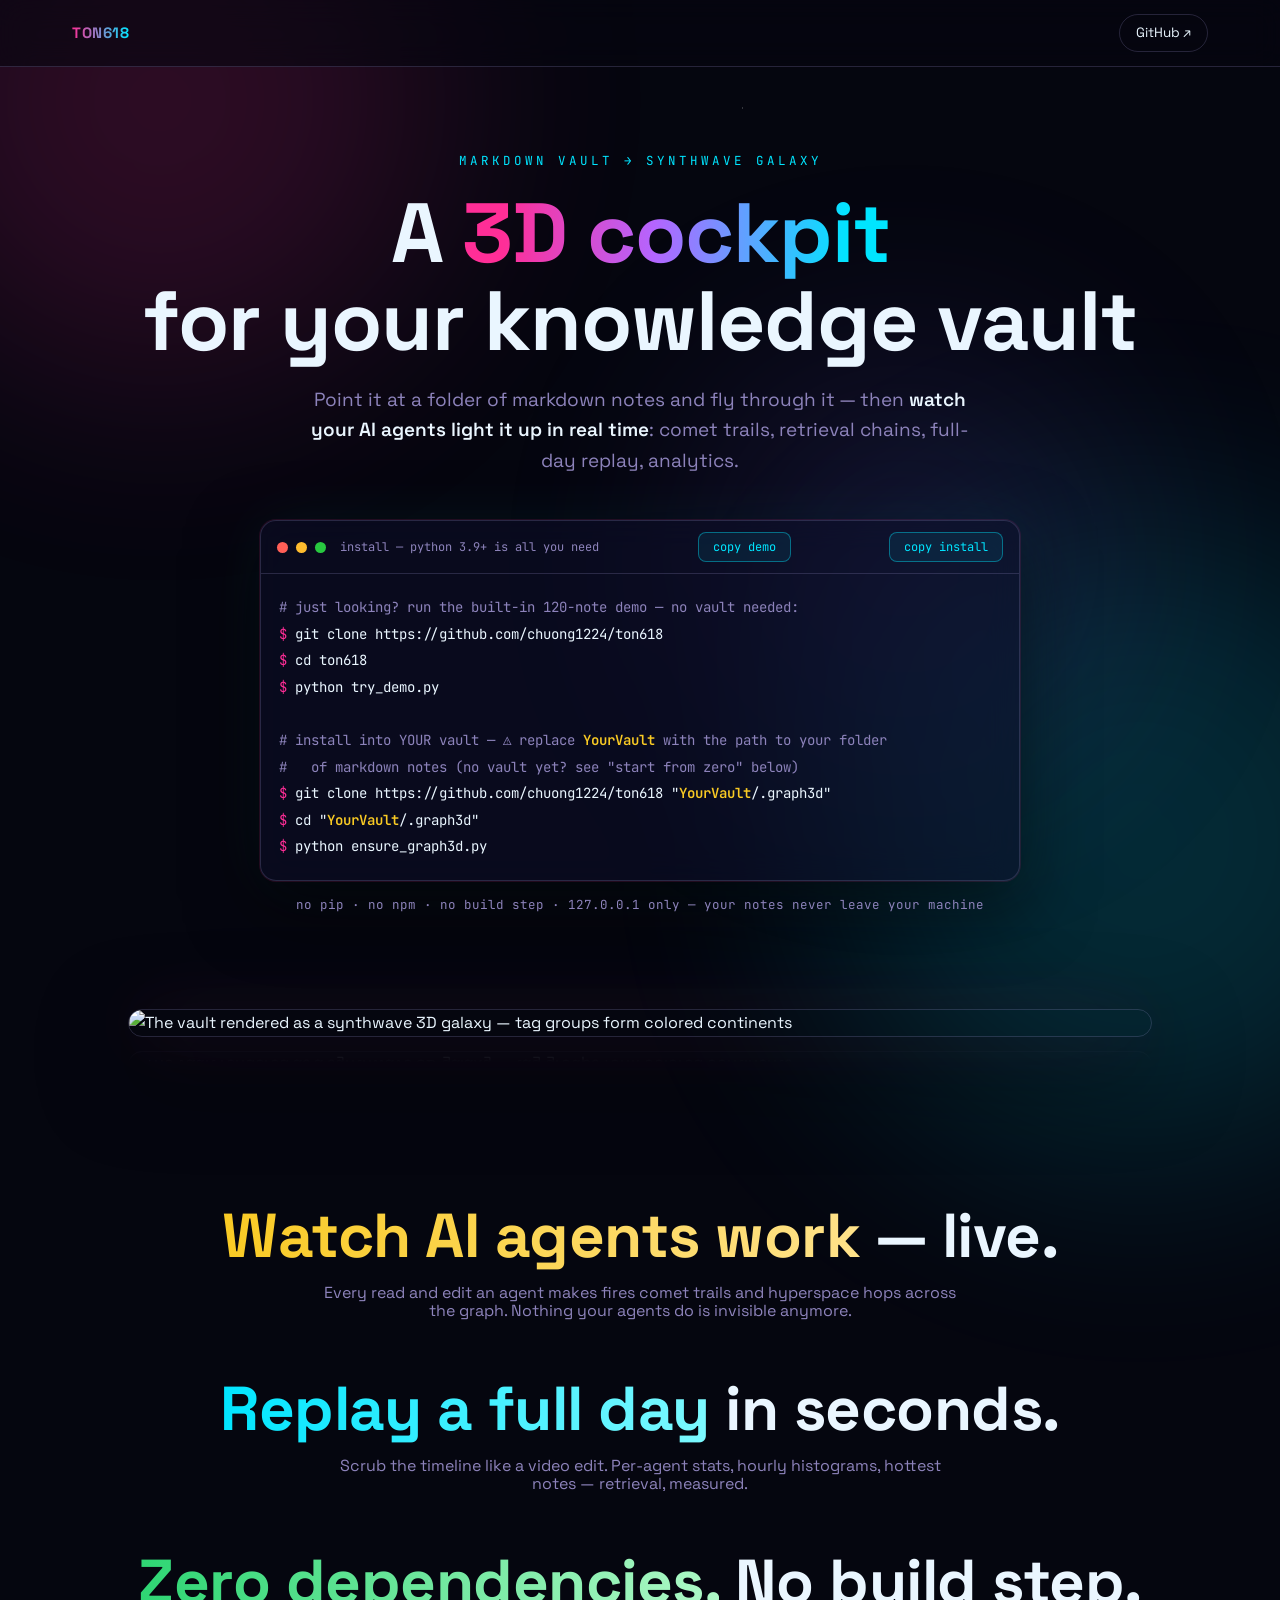
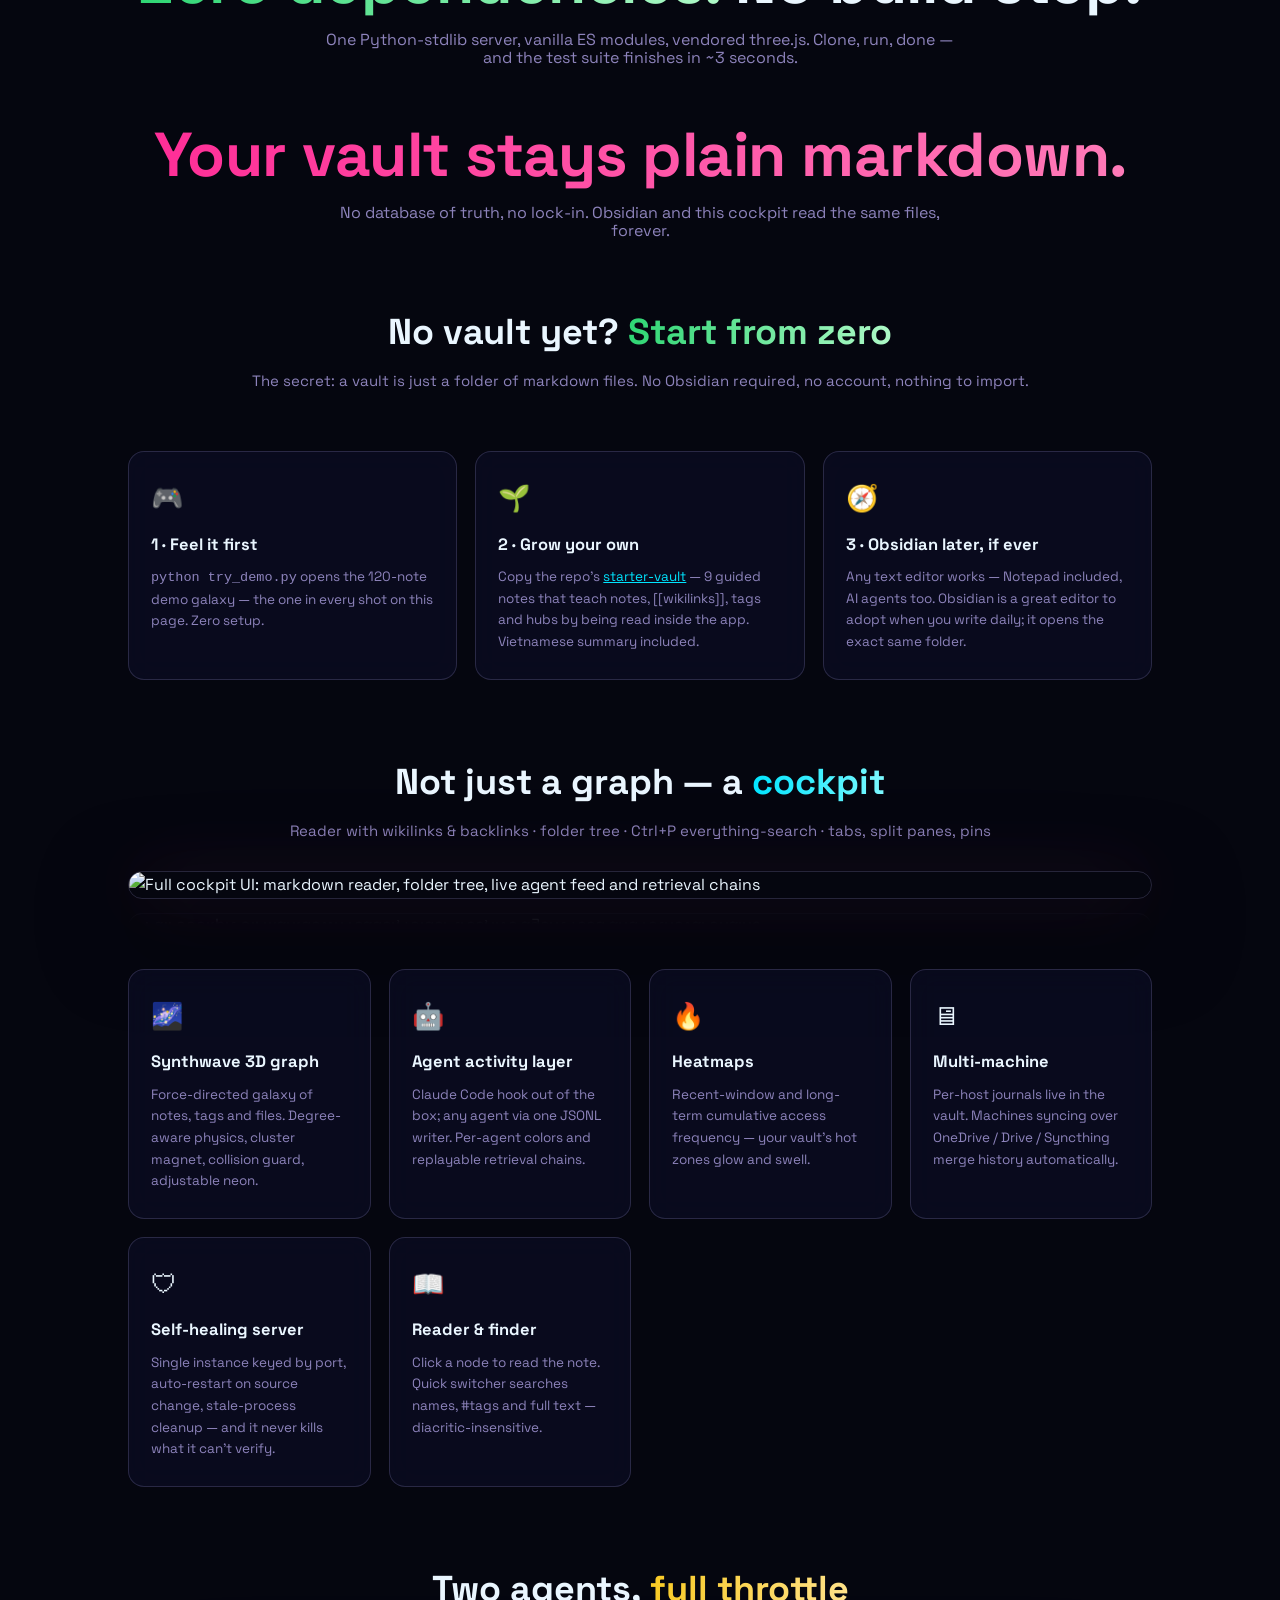
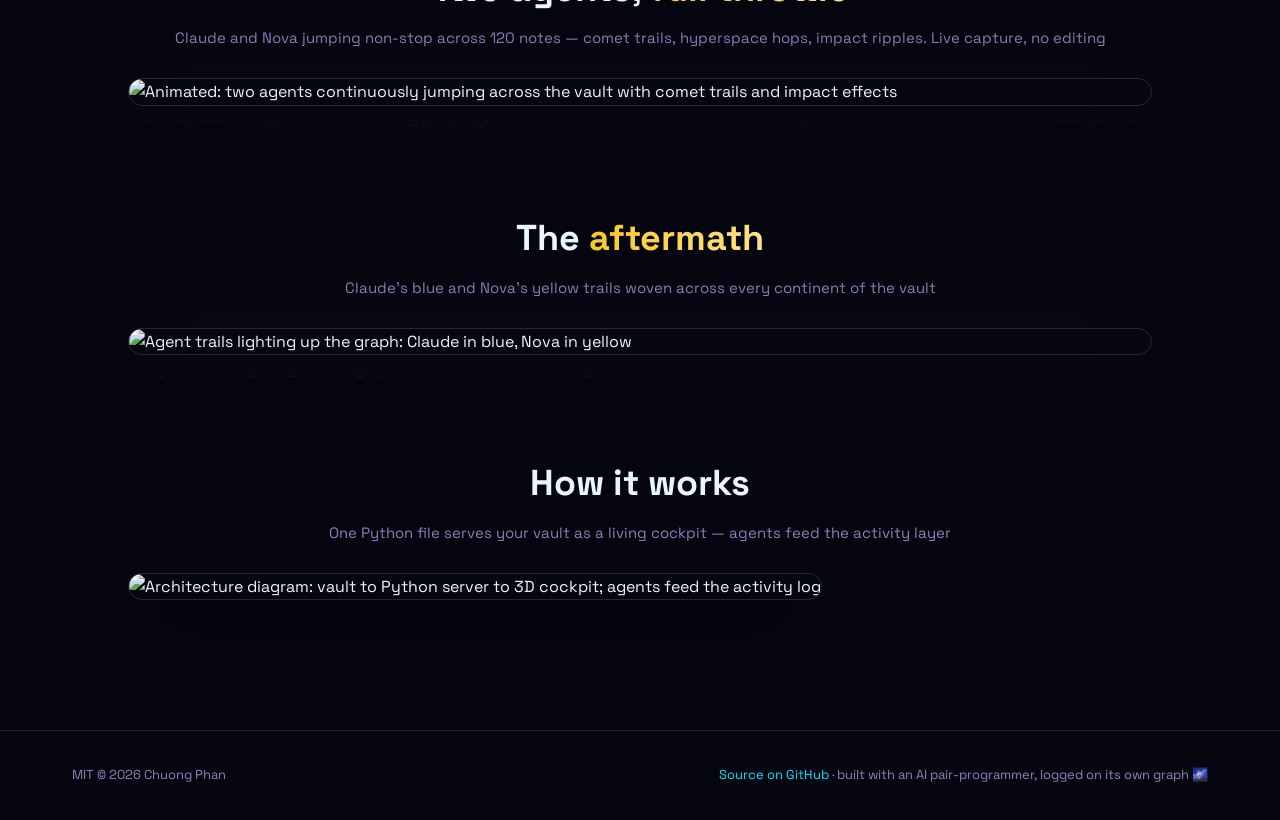
==== docs/index.html @ aa3a35b2 "Release TON618 2.0.0 with legacy launcher and update compatibility" ====
<!doctype html>
<html lang="en">
<head>
<meta charset="utf-8">
<meta name="viewport" content="width=device-width, initial-scale=1">
<title>TON618 — a 3D cockpit for your markdown vault</title>
<meta name="description" content="Turn a markdown vault into a synthwave 3D cockpit and watch AI agents work inside it — live effects, replay, analytics. Zero dependencies, no build step.">
<meta property="og:title" content="TON618">
<meta property="og:description" content="A 3D cockpit for your markdown vault — and a live window into the AI agents working inside it.">
<meta property="og:image" content="https://chuong1224.github.io/ton618/hero.png">
<meta property="og:type" content="website">
<link rel="icon" href="data:image/svg+xml,<svg xmlns='http://www.w3.org/2000/svg' viewBox='0 0 100 100'><text y='.9em' font-size='90'>🌌</text></svg>">
<link rel="preconnect" href="https://fonts.googleapis.com">
<link rel="preconnect" href="https://fonts.gstatic.com" crossorigin>
<link href="https://fonts.googleapis.com/css2?family=Space+Grotesk:wght@400;600;700&family=JetBrains+Mono:wght@400;600&display=swap" rel="stylesheet">
<style>
  :root{
    --bg:#05060f; --panel:#0d0f2b; --ink:#eaf6ff; --faint:#8d83bb;
    --pink:#ff2e97; --cyan:#00e5ff; --green:#2ed573; --gold:#f9ca24;
    --glass:rgba(13,15,43,.55); --line:rgba(141,131,187,.25);
  }
  *{margin:0;padding:0;box-sizing:border-box}
  html{scroll-behavior:smooth}
  body{
    background:var(--bg); color:var(--ink);
    font-family:"Space Grotesk",system-ui,Segoe UI,sans-serif;
    overflow-x:hidden; line-height:1.6;
  }
  /* ---- ambient: stars + neon nebulas ---- */
  .sky{position:fixed;inset:0;z-index:-2;background:
    radial-gradient(1px 1px at 12% 22%,rgba(255,255,255,.7),transparent 50%),
    radial-gradient(1px 1px at 33% 78%,rgba(255,255,255,.5),transparent 50%),
    radial-gradient(1.5px 1.5px at 58% 12%,rgba(255,255,255,.6),transparent 50%),
    radial-gradient(1px 1px at 71% 55%,rgba(255,255,255,.45),transparent 50%),
    radial-gradient(1px 1px at 86% 30%,rgba(255,255,255,.6),transparent 50%),
    radial-gradient(1.5px 1.5px at 45% 92%,rgba(255,255,255,.4),transparent 50%),
    radial-gradient(1px 1px at 92% 82%,rgba(255,255,255,.5),transparent 50%),
    radial-gradient(1px 1px at 5% 60%,rgba(255,255,255,.4),transparent 50%),
    var(--bg)}
  .nebula{position:fixed;border-radius:50%;filter:blur(120px);opacity:.16;z-index:-1;pointer-events:none}
  .n1{width:560px;height:560px;background:var(--pink);top:-180px;left:-120px}
  .n2{width:640px;height:640px;background:var(--cyan);bottom:-260px;right:-180px}
  .n3{width:400px;height:400px;background:#6c5ce7;top:40%;left:55%}
  /* ---- nav ---- */
  nav{position:sticky;top:0;z-index:10;display:flex;justify-content:space-between;align-items:center;
    padding:14px clamp(20px,6vw,72px);background:rgba(5,6,15,.6);backdrop-filter:blur(14px);
    border-bottom:1px solid var(--line)}
  .logo{font-weight:700;letter-spacing:.5px;font-size:15px;
    background:linear-gradient(90deg,var(--pink),var(--cyan));-webkit-background-clip:text;background-clip:text;color:transparent}
  nav a.gh{color:var(--ink);text-decoration:none;font-size:13.5px;border:1px solid var(--line);
    padding:7px 16px;border-radius:999px;transition:.25s}
  nav a.gh:hover{border-color:var(--cyan);box-shadow:0 0 18px rgba(0,229,255,.35);color:var(--cyan)}
  main{max-width:1120px;margin:0 auto;padding:0 clamp(20px,5vw,48px)}
  /* ---- hero ---- */
  .hero{text-align:center;padding:84px 0 30px}
  .eyebrow{font-family:"JetBrains Mono",monospace;font-size:12.5px;letter-spacing:3px;color:var(--cyan);text-transform:uppercase}
  h1{font-size:clamp(40px,7vw,84px);font-weight:700;line-height:1.05;margin:18px 0 20px;letter-spacing:-1px}
  h1 .grad{background:linear-gradient(92deg,var(--pink) 10%,#b465ff 45%,var(--cyan) 90%);
    -webkit-background-clip:text;background-clip:text;color:transparent}
  .sub{color:var(--faint);font-size:clamp(15px,2vw,19px);max-width:680px;margin:0 auto}
  .sub b{color:var(--ink);font-weight:600}
  /* ---- install / CLI ---- */
  .install{margin:44px auto 0;max-width:760px;text-align:left;border-radius:16px;overflow:hidden;
    background:var(--glass);backdrop-filter:blur(16px);border:1px solid var(--line);
    box-shadow:0 0 0 1px rgba(255,46,151,.12), 0 24px 70px rgba(0,0,0,.6), 0 0 60px rgba(0,229,255,.07)}
  .install .bar{display:flex;align-items:center;gap:8px;padding:11px 16px;border-bottom:1px solid var(--line);
    font-family:"JetBrains Mono",monospace;font-size:12px;color:var(--faint)}
  .dot{width:11px;height:11px;border-radius:50%}
  .install pre{padding:20px 18px;font-family:"JetBrains Mono",monospace;font-size:clamp(11.5px,1.6vw,14px);
    line-height:1.9;overflow-x:auto;white-space:pre}
  .install .p{color:var(--pink)} .install .c{color:var(--ink)} .install .cm{color:var(--faint)}
  .install .v{color:var(--gold);font-weight:600}
  .copy{margin-left:auto;font-family:"JetBrains Mono",monospace;font-size:12px;color:var(--cyan);
    background:rgba(0,229,255,.08);border:1px solid rgba(0,229,255,.4);border-radius:8px;
    padding:6px 14px;cursor:pointer;transition:.2s}
  .copy:hover{background:rgba(0,229,255,.18);box-shadow:0 0 16px rgba(0,229,255,.4)}
  .copy.ok{color:var(--green);border-color:rgba(46,213,115,.5);background:rgba(46,213,115,.1)}
  .req{margin-top:14px;font-size:12.5px;color:var(--faint);font-family:"JetBrains Mono",monospace;text-align:center}
  /* ---- floating screenshot + mirror reflection ---- */
  .stage{padding:64px 0 40px;perspective:1200px}
  .shot{display:block;width:100%;border-radius:16px;border:1px solid var(--line);
    box-shadow:0 30px 90px rgba(0,0,0,.65), 0 0 70px rgba(255,46,151,.10), 0 0 110px rgba(0,229,255,.08);
    -webkit-box-reflect:below 14px linear-gradient(transparent 62%, rgba(255,255,255,.16));}
  .float{animation:float 8s ease-in-out infinite}
  .float.slow{animation-duration:11s}
  @keyframes float{0%,100%{transform:translateY(0) rotateX(0)}50%{transform:translateY(-14px) rotateX(.6deg)}}
  /* ---- big statements ---- */
  .statements{padding:70px 0 10px;text-align:center}
  .statement{font-size:clamp(30px,5.4vw,62px);font-weight:700;line-height:1.12;letter-spacing:-.5px;margin:54px 0}
  .statement small{display:block;font-size:clamp(13px,1.6vw,16px);font-weight:400;color:var(--faint);
    letter-spacing:0;margin-top:14px;max-width:640px;margin-left:auto;margin-right:auto}
  .tp{background:linear-gradient(92deg,var(--pink),#ff7ab8);-webkit-background-clip:text;background-clip:text;color:transparent}
  .tc{background:linear-gradient(92deg,var(--cyan),#7df9ff);-webkit-background-clip:text;background-clip:text;color:transparent}
  .tg{background:linear-gradient(92deg,var(--green),#aef9c7);-webkit-background-clip:text;background-clip:text;color:transparent}
  .ty{background:linear-gradient(92deg,var(--gold),#ffe28a);-webkit-background-clip:text;background-clip:text;color:transparent}
  /* ---- feature cards ---- */
  .grid{display:grid;grid-template-columns:repeat(auto-fit,minmax(240px,1fr));gap:18px;padding:30px 0 10px}
  .card{background:var(--glass);backdrop-filter:blur(14px);border:1px solid var(--line);border-radius:16px;
    padding:26px 22px;transition:transform .35s,box-shadow .35s,border-color .35s}
  .card:hover{transform:translateY(-8px);border-color:rgba(0,229,255,.45);
    box-shadow:0 18px 50px rgba(0,0,0,.5), 0 0 40px rgba(0,229,255,.12)}
  .card .ico{font-size:26px}
  .card h3{font-size:16.5px;margin:12px 0 8px}
  .card p{font-size:13.5px;color:var(--faint)}
  /* ---- how ---- */
  .how{padding:60px 0}
  .how img{width:100%;border-radius:16px;border:1px solid var(--line);
    box-shadow:0 24px 70px rgba(0,0,0,.55)}
  h2.sec{font-size:clamp(24px,3.4vw,36px);text-align:center;margin-bottom:8px}
  p.secsub{text-align:center;color:var(--faint);margin-bottom:28px;font-size:15px}
  /* ---- footer ---- */
  footer{border-top:1px solid var(--line);margin-top:70px;padding:34px clamp(20px,6vw,72px);
    display:flex;flex-wrap:wrap;gap:14px;justify-content:space-between;align-items:center;
    color:var(--faint);font-size:13px}
  footer a{color:var(--cyan);text-decoration:none}
  footer a:hover{text-shadow:0 0 12px rgba(0,229,255,.6)}
  /* ---- entrance animations ---- */
  .in-up{opacity:0;transform:translateY(30px);animation:inup .8s cubic-bezier(.22,.8,.3,1) forwards}
  @keyframes inup{to{opacity:1;transform:none}}
  .d1{animation-delay:.05s}.d2{animation-delay:.18s}.d3{animation-delay:.32s}.d4{animation-delay:.48s}.d5{animation-delay:.65s}
  .reveal{opacity:0;transform:translateY(34px);transition:opacity .8s cubic-bezier(.22,.8,.3,1),transform .8s cubic-bezier(.22,.8,.3,1)}
  .reveal.show{opacity:1;transform:none}
  @media (prefers-reduced-motion: reduce){
    .in-up,.reveal{opacity:1;transform:none;animation:none;transition:none}
    .float{animation:none}
    html{scroll-behavior:auto}
  }
</style>
</head>
<body>
<div class="sky"></div>
<div class="nebula n1"></div><div class="nebula n2"></div><div class="nebula n3"></div>

<nav>
  <span class="logo">TON618</span>
  <a class="gh" href="https://github.com/chuong1224/ton618">GitHub ↗</a>
</nav>

<main>
  <!-- HERO -->
  <section class="hero">
    <div class="eyebrow in-up d1">markdown vault → synthwave galaxy</div>
    <h1 class="in-up d2">A <span class="grad">3D cockpit</span><br>for your knowledge vault</h1>
    <p class="sub in-up d3">Point it at a folder of markdown notes and fly through it — then <b>watch your AI agents
      light it up in real time</b>: comet trails, retrieval chains, full-day replay, analytics.</p>

    <!-- INSTALL / CLI -->
    <div class="install in-up d4">
      <div class="bar">
        <span class="dot" style="background:#ff5f57"></span>
        <span class="dot" style="background:#febc2e"></span>
        <span class="dot" style="background:#28c840"></span>
        <span style="margin-left:6px">install — python 3.9+ is all you need</span>
        <button class="copy" id="copyDemo" aria-label="Copy demo commands">copy demo</button>
        <button class="copy" id="copyInstall" aria-label="Copy install commands">copy install</button>
      </div>
      <pre id="cli"><span class="cm"># just looking? run the built-in 120-note demo — no vault needed:</span>
<span class="p">$</span> <span class="c">git clone https://github.com/chuong1224/ton618</span>
<span class="p">$</span> <span class="c">cd ton618</span>
<span class="p">$</span> <span class="c">python try_demo.py</span>

<span class="cm"># install into YOUR vault — ⚠ replace <span class="v">YourVault</span> with the path to your folder</span>
<span class="cm">#   of markdown notes (no vault yet? see "start from zero" below)</span>
<span class="p">$</span> <span class="c">git clone https://github.com/chuong1224/ton618 "<span class="v">YourVault</span>/.graph3d"</span>
<span class="p">$</span> <span class="c">cd "<span class="v">YourVault</span>/.graph3d"</span>
<span class="p">$</span> <span class="c">python ensure_graph3d.py</span></pre>
    </div>
    <div class="req in-up d5">no pip · no npm · no build step · 127.0.0.1 only — your notes never leave your machine</div>
  </section>

  <!-- FLOATING HERO SHOT + REFLECTION -->
  <section class="stage reveal">
    <img class="shot float" src="hero.png" alt="The vault rendered as a synthwave 3D galaxy — tag groups form colored continents">
  </section>

  <!-- BIG STATEMENTS -->
  <section class="statements">
    <div class="statement reveal"><span class="ty">Watch AI agents work</span> — live.
      <small>Every read and edit an agent makes fires comet trails and hyperspace hops across the graph.
      Nothing your agents do is invisible anymore.</small></div>

    <div class="statement reveal"><span class="tc">Replay a full day</span> in seconds.
      <small>Scrub the timeline like a video edit. Per-agent stats, hourly histograms, hottest notes —
      retrieval, measured.</small></div>

    <div class="statement reveal"><span class="tg">Zero dependencies.</span> No build step.
      <small>One Python-stdlib server, vanilla ES modules, vendored three.js.
      Clone, run, done — and the test suite finishes in ~3 seconds.</small></div>

    <div class="statement reveal"><span class="tp">Your vault stays plain markdown.</span>
      <small>No database of truth, no lock-in. Obsidian and this cockpit read the same files, forever.</small></div>
  </section>

  <!-- START FROM ZERO -->
  <section class="reveal" id="zero">
    <h2 class="sec">No vault yet? <span class="tg">Start from zero</span></h2>
    <p class="secsub">The secret: a vault is just a folder of markdown files. No Obsidian required, no account, nothing to import.</p>
    <div class="grid">
      <div class="card"><div class="ico">🎮</div><h3>1 · Feel it first</h3><p><code>python try_demo.py</code> opens the 120-note demo galaxy — the one in every shot on this page. Zero setup.</p></div>
      <div class="card"><div class="ico">🌱</div><h3>2 · Grow your own</h3><p>Copy the repo's <a href="https://github.com/chuong1224/ton618/tree/main/starter-vault" style="color:var(--cyan)">starter-vault</a> — 9 guided notes that teach notes, [[wikilinks]], tags and hubs by being read inside the app. Vietnamese summary included.</p></div>
      <div class="card"><div class="ico">🧭</div><h3>3 · Obsidian later, if ever</h3><p>Any text editor works — Notepad included, AI agents too. Obsidian is a great editor to adopt when you write daily; it opens the exact same folder.</p></div>
    </div>
  </section>

  <!-- COCKPIT SHOT -->
  <section class="stage reveal">
    <h2 class="sec">Not just a graph — a <span class="tc">cockpit</span></h2>
    <p class="secsub">Reader with wikilinks &amp; backlinks · folder tree · Ctrl+P everything-search · tabs, split panes, pins</p>
    <img class="shot float slow" src="cockpit-ui.png" alt="Full cockpit UI: markdown reader, folder tree, live agent feed and retrieval chains">
  </section>

  <!-- FEATURE CARDS -->
  <section class="reveal">
    <div class="grid">
      <div class="card"><div class="ico">🌌</div><h3>Synthwave 3D graph</h3><p>Force-directed galaxy of notes, tags and files. Degree-aware physics, cluster magnet, collision guard, adjustable neon.</p></div>
      <div class="card"><div class="ico">🤖</div><h3>Agent activity layer</h3><p>Claude Code hook out of the box; any agent via one JSONL writer. Per-agent colors and replayable retrieval chains.</p></div>
      <div class="card"><div class="ico">🔥</div><h3>Heatmaps</h3><p>Recent-window and long-term cumulative access frequency — your vault's hot zones glow and swell.</p></div>
      <div class="card"><div class="ico">🖥</div><h3>Multi-machine</h3><p>Per-host journals live in the vault. Machines syncing over OneDrive / Drive / Syncthing merge history automatically.</p></div>
      <div class="card"><div class="ico">🛡</div><h3>Self-healing server</h3><p>Single instance keyed by port, auto-restart on source change, stale-process cleanup — and it never kills what it can't verify.</p></div>
      <div class="card"><div class="ico">📖</div><h3>Reader &amp; finder</h3><p>Click a node to read the note. Quick switcher searches names, #tags and full text — diacritic-insensitive.</p></div>
    </div>
  </section>

  <!-- AGENT STORM GIF -->
  <section class="stage reveal">
    <h2 class="sec">Two agents, <span class="ty">full throttle</span></h2>
    <p class="secsub">Claude and Nova jumping non-stop across 120 notes — comet trails, hyperspace hops, impact ripples. Live capture, no editing</p>
    <img class="shot float" src="agent-storm.gif" alt="Animated: two agents continuously jumping across the vault with comet trails and impact effects">
  </section>

  <!-- AGENT SHOT -->
  <section class="stage reveal">
    <h2 class="sec">The <span class="ty">aftermath</span></h2>
    <p class="secsub">Claude's blue and Nova's yellow trails woven across every continent of the vault</p>
    <img class="shot float slow" src="agent-activity.png" alt="Agent trails lighting up the graph: Claude in blue, Nova in yellow">
  </section>

  <!-- HOW IT WORKS -->
  <section class="how reveal">
    <h2 class="sec">How it works</h2>
    <p class="secsub">One Python file serves your vault as a living cockpit — agents feed the activity layer</p>
    <img src="how-it-works.svg" alt="Architecture diagram: vault to Python server to 3D cockpit; agents feed the activity log">
  </section>
</main>

<footer>
  <span>MIT © 2026 Chuong Phan</span>
  <span><a href="https://github.com/chuong1224/ton618">Source on GitHub</a> · built with an AI pair-programmer, logged on its own graph 🌌</span>
</footer>

<script>
  // copy CLI — 2 đường: demo và install
  const CMDS = {
    copyDemo: ['git clone https://github.com/chuong1224/ton618',
               'cd ton618',
               'python try_demo.py'],
    copyInstall: ['git clone https://github.com/chuong1224/ton618 "YourVault/.graph3d"',
                  'cd "YourVault/.graph3d"',
                  'python ensure_graph3d.py'],
  };
  Object.entries(CMDS).forEach(([id, cmds]) => {
    const btn = document.getElementById(id);
    if (!btn) return;
    const label = btn.textContent;
    btn.addEventListener('click', async () => {
      try { await navigator.clipboard.writeText(cmds.join('\n')); } catch (e) {}
      btn.textContent = 'copied ✓'; btn.classList.add('ok');
      setTimeout(() => { btn.textContent = label; btn.classList.remove('ok'); }, 2200);
    });
  });
  // slide-in on scroll
  const io = new IntersectionObserver((es) => es.forEach(e => {
    if (e.isIntersecting) { e.target.classList.add('show'); io.unobserve(e.target); }
  }), {threshold: 0.12});
  document.querySelectorAll('.reveal').forEach(el => io.observe(el));
</script>
</body>
</html>
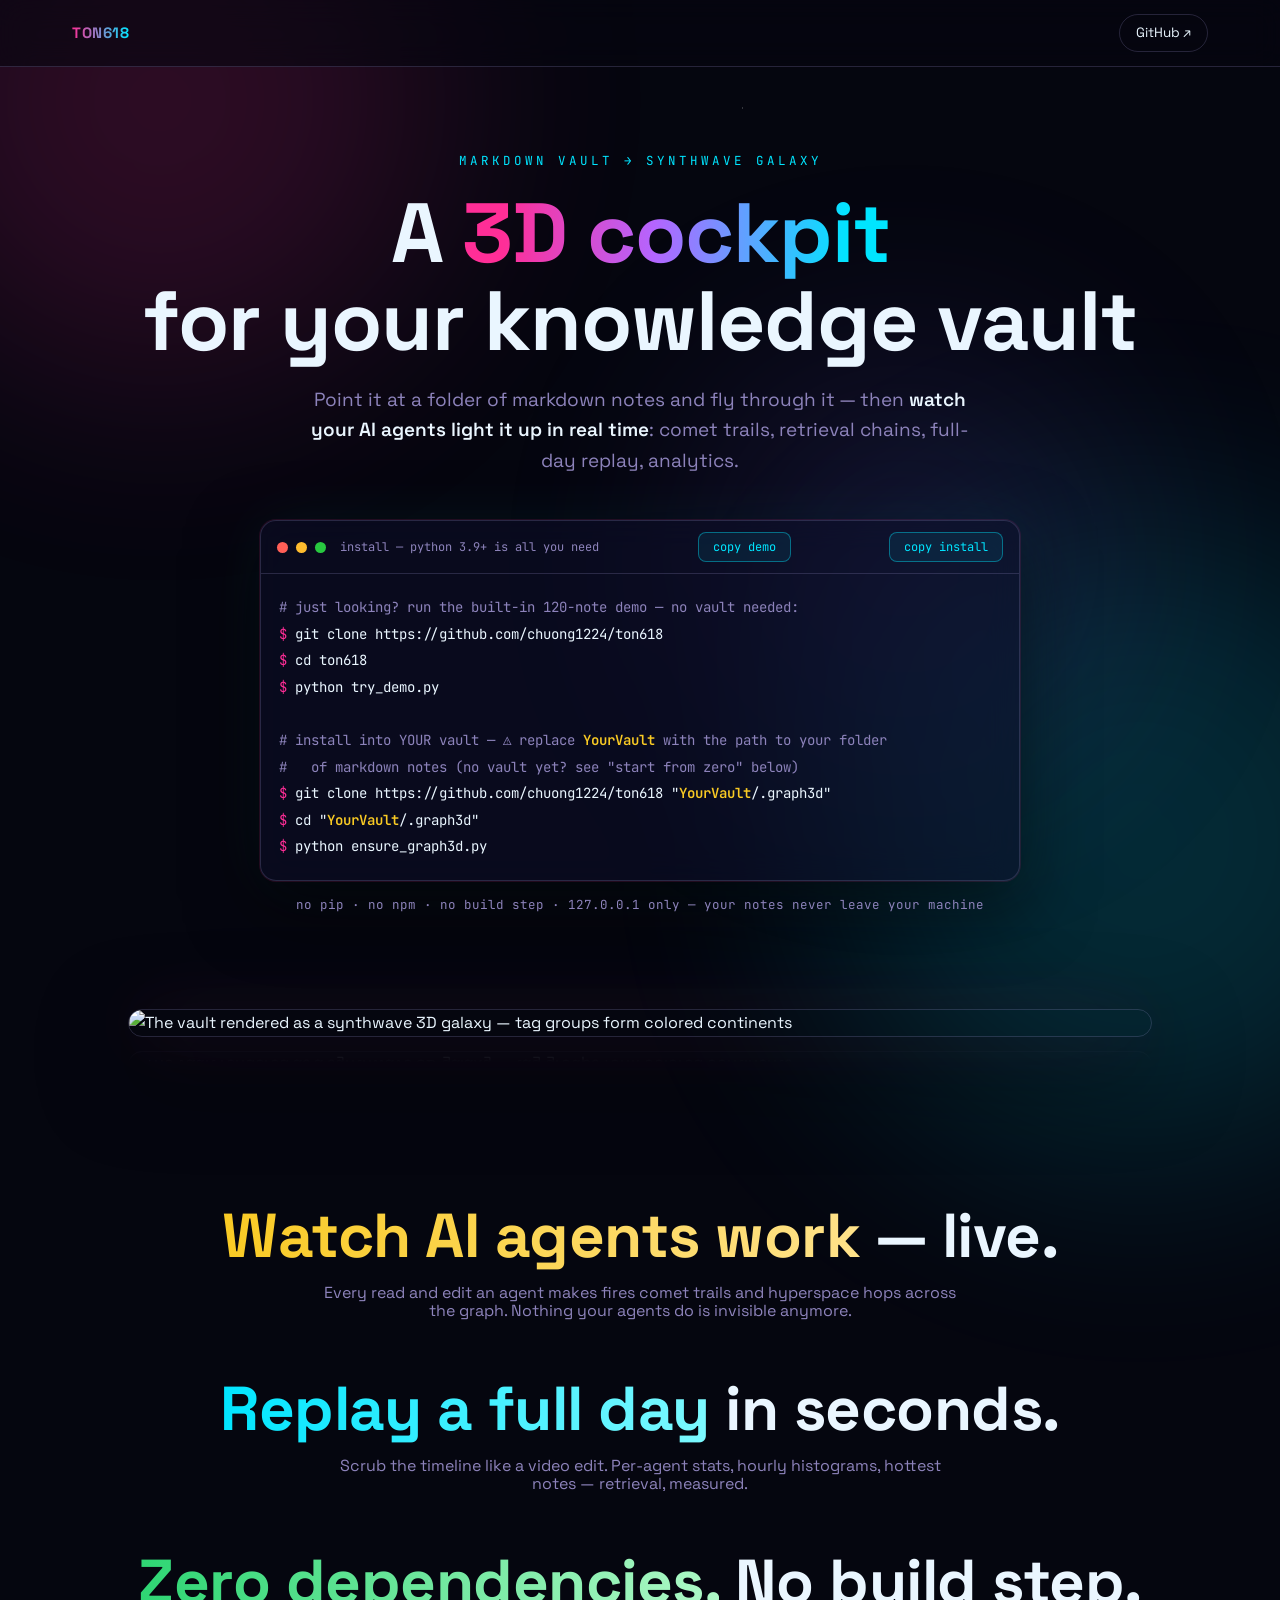
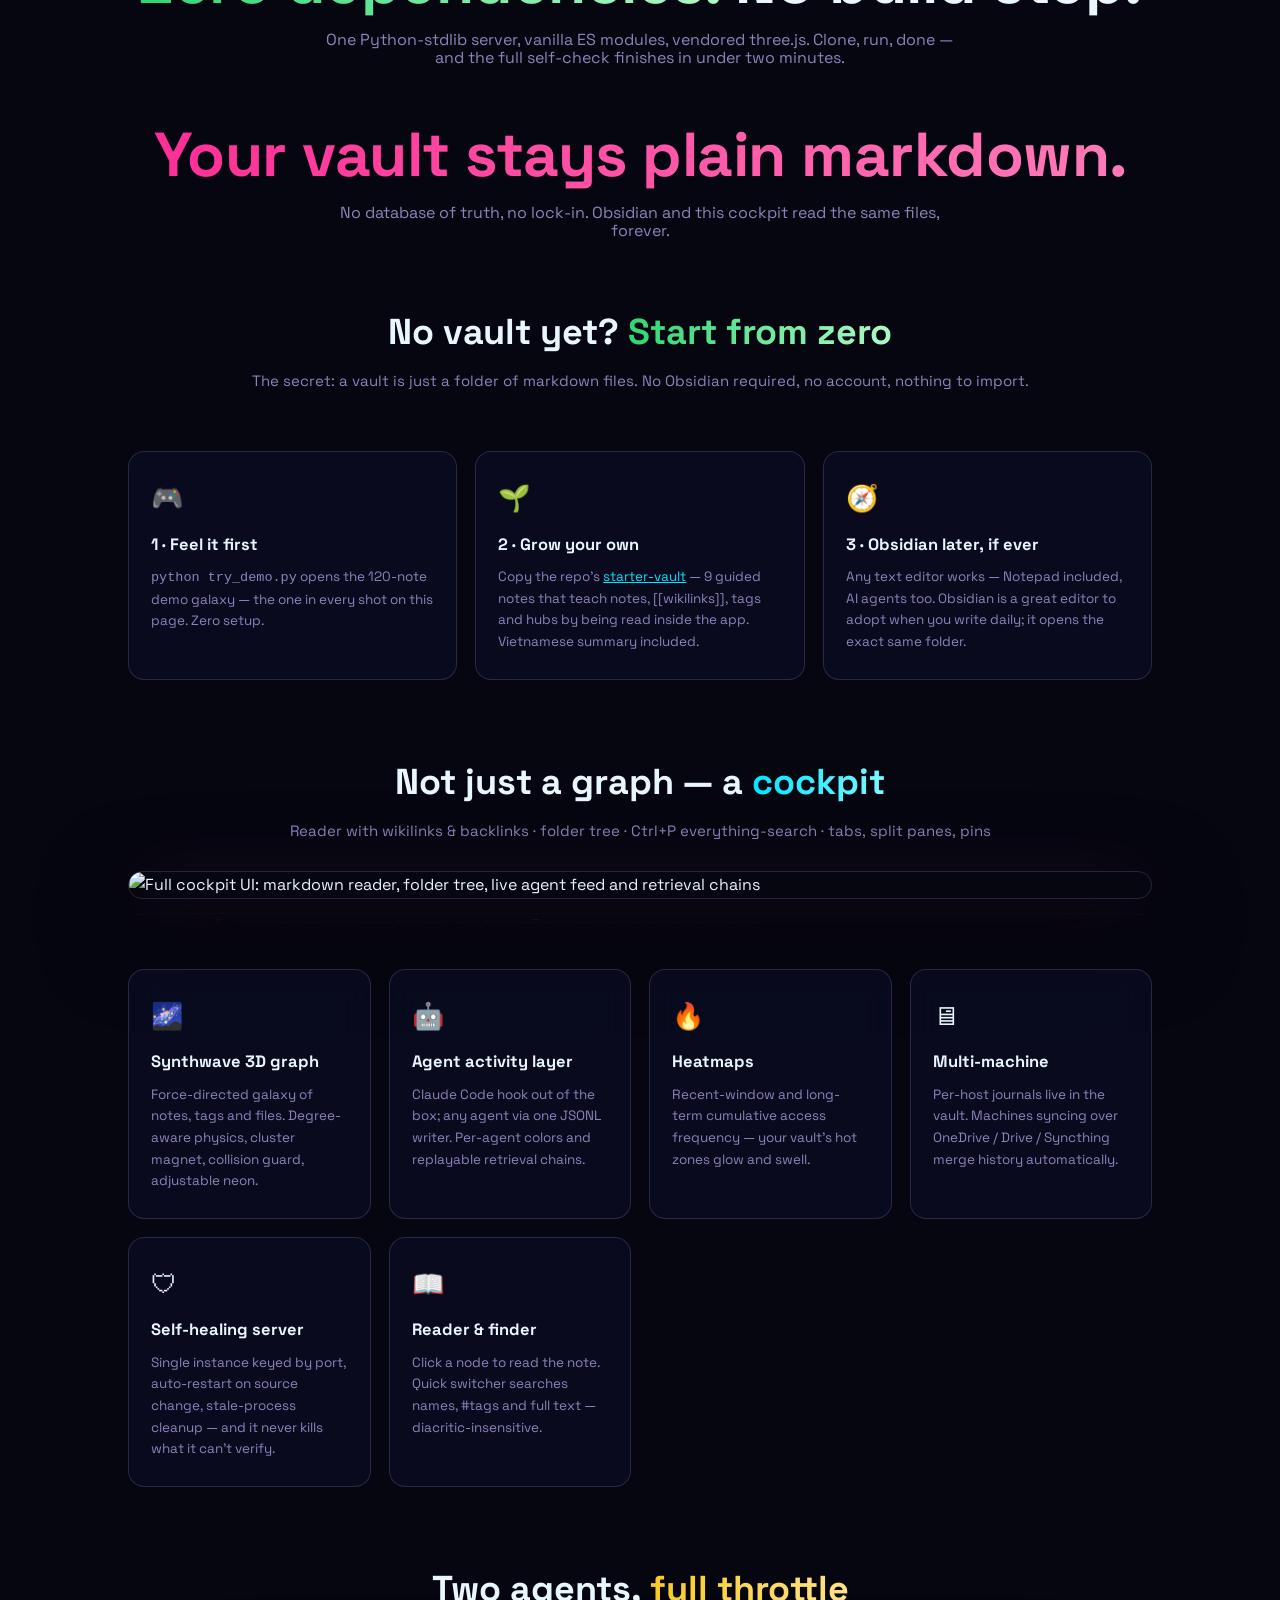
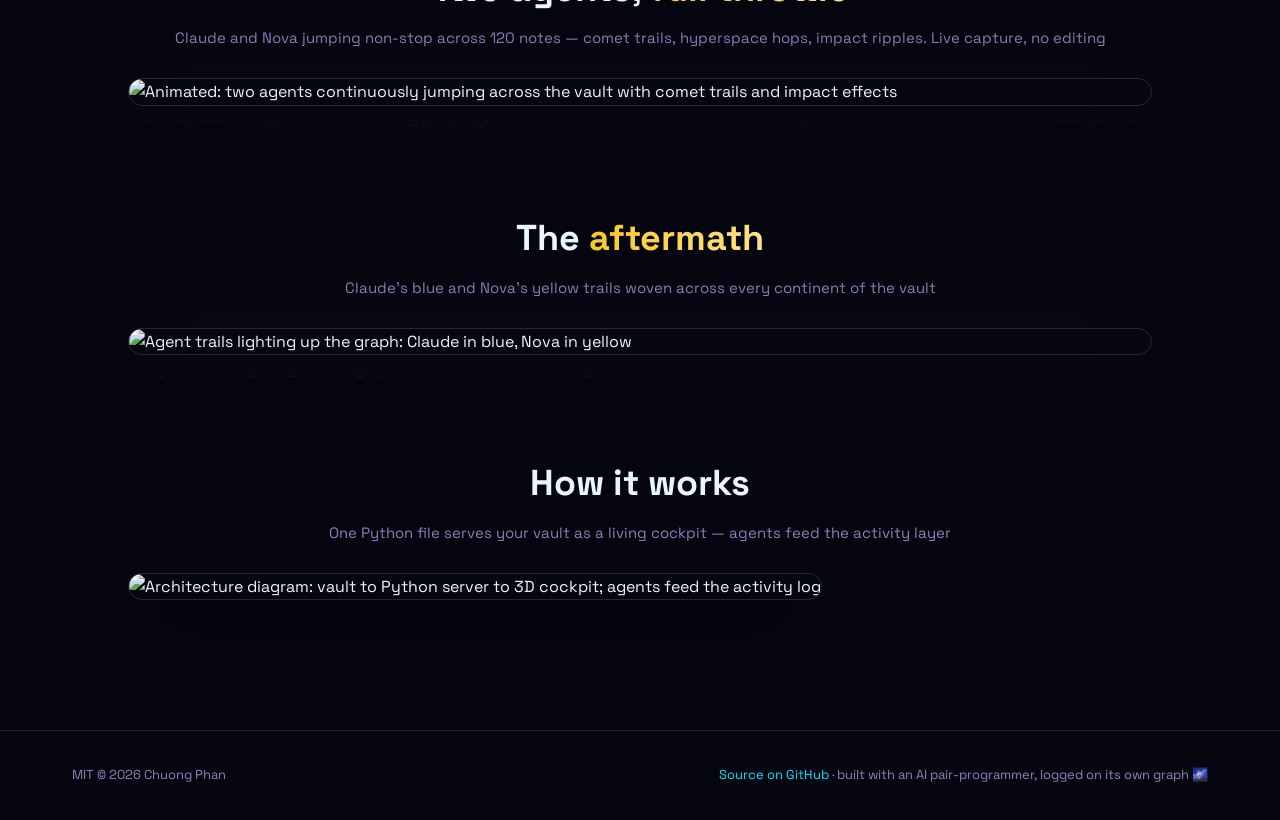
==== commit ad8bd988: "v2.0.6: correct stale selfcheck run times in README and landing page (W428) README (EN + VI) still q" ====
--- a/docs/index.html
+++ b/docs/index.html
@@ -185,7 +185,7 @@
 
     <div class="statement reveal"><span class="tg">Zero dependencies.</span> No build step.
       <small>One Python-stdlib server, vanilla ES modules, vendored three.js.
-      Clone, run, done — and the test suite finishes in ~3 seconds.</small></div>
+      Clone, run, done — and the full self-check finishes in under two minutes.</small></div>
 
     <div class="statement reveal"><span class="tp">Your vault stays plain markdown.</span>
       <small>No database of truth, no lock-in. Obsidian and this cockpit read the same files, forever.</small></div>
